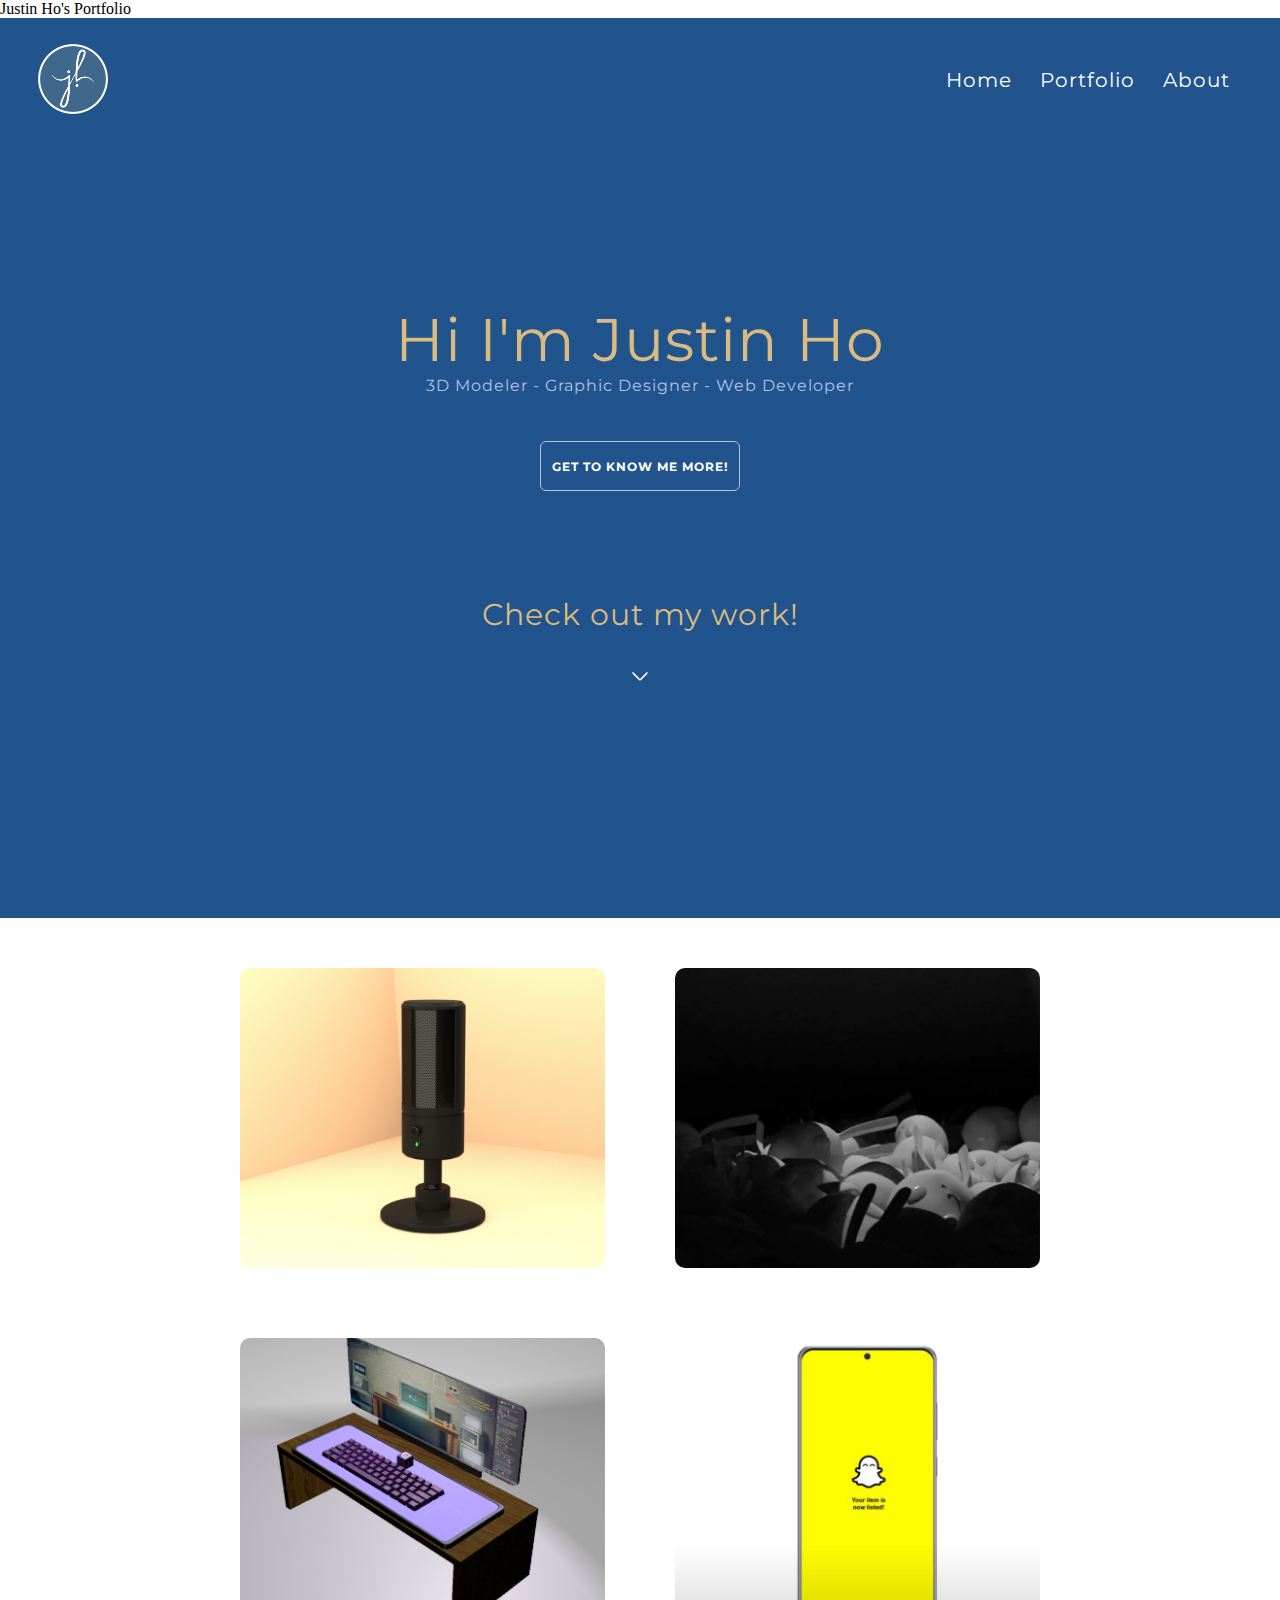
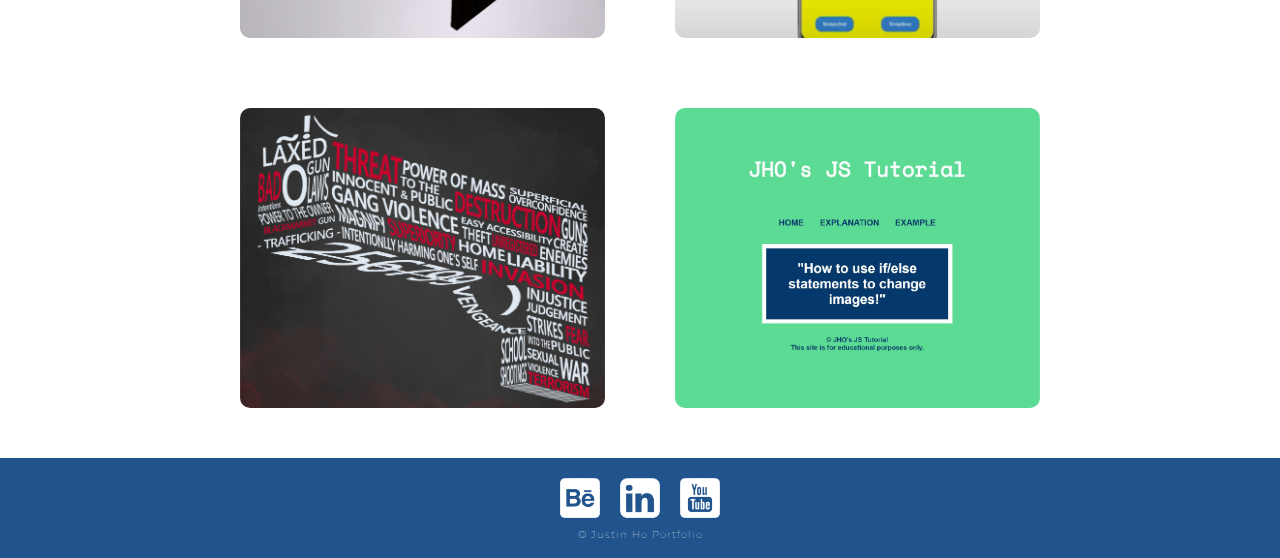
==== index.html @ ff7496e3 "second commit" ====
<!DOCTYPE html>
<html>

<head>
  <meta name="viewport" content="with=device-width, inital-scale=1.0" <title>Justin Ho's Portfolio</title>
  <link rel="stylesheet" href="portcss.css" />
  <!-- google fonts-->
  <link rel="preconnect" href="https://fonts.googleapis.com">
  <link rel="preconnect" href="https://fonts.gstatic.com" crossorigin>
  <link href="https://fonts.googleapis.com/css2?family=Montserrat:wght@200;300;400;500;700&family=Space+Mono:wght@400;700&display=swap" rel="stylesheet">

</head>
<section id="sec1">
  <nav>
    <a href="index.html" class="rotate-hover">
      <img src="images/logo.png" class="rotate-logo">
    </a>
    <div class="nav-menu">
      <ul>
        <li><a class="active" href="index.html">Home</a></li>
        <li><a class="active" href="portfolio.html">Portfolio</a></li>
        <li><a class="active" href="about.html">About</a></li>
      </ul>
    </div>
  </nav>
  <div class="center-wrap-intro-button-check">
    <div class="intro-text">
      <h1>Hi I'm Justin Ho</h1>
      <p>
        3D Modeler - Graphic Designer - Web Developer
      </p>
    </div>
    <div class="center-button">
      <a href="about.html"><button type="button" class="button-sizing-n-text"> GET TO KNOW ME MORE!</button></a>
    </div>
    <div class="pointer-text">
      <h1> Check out my work!</h1>
    </div>
    <div class="center-arrow">
      <a href="#sec-2">
        <div class="scroll-down"></div>
      </a>
    </div>
  </div>
</section>

<!---FIRST HALF OF PG 1 -------------->
<section id="sec-2">
  <div class="pg1-secondhalf-bg-color">
    <div class="image-columns">
      <div class="thumbnail">
        <img src="images/mic_sq10in.png" alt="img.jpg" />
        <a href="mic_more.html" class="overlay">
          <p class="thumbnail-title">Razer Seiren X Mic </p>
        </a>
      </div>
      <div class="thumbnail">
        <img src="images/thegoodbunnyclub10in.png" alt="img.jpg" />
        <a href="goodbunny_more.html" class="overlay">
          <p class="thumbnail-title2">TheGoodBunnyClub <br>Cinematic <br>Animation </p>
        </a>
      </div>
      <div class="thumbnail">
        <img src="images/twitchcube10in.png" alt="img.jpg" />
        <a href="twitchcube_more.html" class="overlay">
          <p class="thumbnail-title">Twitch Cube UI Demo</p>
        </a>
      </div>
      <div class="thumbnail">
        <img src="images/snapbuy10in.png" alt="img.jpg" />
        <a href="snapbuy_more.html" class="overlay">
          <p class="thumbnail-title">SnapBuy Demo</p>
        </a>
      </div>
      <div class="thumbnail">
        <img src="images/pg2.png" alt="img.jpg" />
        <a href="gun_more.html" class="overlay">
          <p class="thumbnail-title3">Proposition 63: Gun Poster</p>
        </a>
      </div>
      <div class="thumbnail">
        <img src="images/jstutorial.png" alt="img.jpg" />
        <a href="jstutorial_more.html" class="overlay">
          <p class="thumbnail-title">JHO's JS Tutorial</p>
        </a>
      </div>
    </div>
  </div>
</section>
<footer class="ftr">
  <div class="ftr-icons">
    <a href="https://www.behance.net/just_jho">
      <img src="images/be_logo.png" class="ftr-icons" />
    </a>
    <a href="https://www.linkedin.com/in/justin-ho-b92596160/">
      <img src="images/in_logo.png" class="ftr-icons" />
    </a>
    <a href="https://www.youtube.com/channel/UCqMlT0Kj06GxkKTKP1pGNFQ">
      <img src="images/yt_logo.png" class="ftr-icons" />
    </a>
  </div>
  <div class="copyright">
    <p>&copy; Justin Ho Portfolio</p>
  </div>
</footer>
</body>

</html>
---- portcss.css ----
* {
  /* "CSS reset" makes site look the same cross platform - the margins/padding */
  margin: 0;
  padding: 0;
}

html {
  scroll-behavior: smooth;
}

/* ------------------------CENTER ONLY OR WRAPPING CONTENT-------------------------*/
/* ------------------------CENTER ONLY OR WRAPPING CONTENT-------------------------*/
#sec1 {
  position: relative;
  background-color: #21548C;
  /* main background-color: #21548C; */
  scroll-behavior: smooth;
}

#sec-2 {
  scroll-behavior: smooth;
}

#sec3 {
  position: relative;
  background-color: white;
  /* main background-color: #21548C; */
  scroll-behavior: smooth;
}

.center-wrap-intro-button-check { /* will center all intro components on homepage */
  position: absolute;
  top: 50%;
  left: 50%;
  transform: translate(-50%, -50%);
  background-color: #21548C;
}

.pg1-secondhalf-bg-color { /* padding spaces between #sec2*/
  background-color: white;
  padding-top: 30px;
  padding-bottom: 30px;
  margin-top: 0px;
}

@media (max-width: 650px) { /* standby filler @media */
}

/* ------------------------CENTER ONLY OR WRAPPING CONTENT-------------------------*/
/* ------------------------CENTER ONLY OR WRAPPING CONTENT-------------------------*/

/* ------------------------HEADER-------------------------*/
/* ------------------------HEADER-------------------------*/


/* ------------------------HEADER-------------------------*/
/* ------------------------HEADER-------------------------*/
/* -----------------------------LOGO ANIMATION----------------------------------- */
/* -----------------------------LOGO ANIMATION----------------------------------- */


.rotate-hover:hover .rotate-logo { /*  spin logo 180 degrees */
  transform: rotateZ(180deg);
  transition-duration: .5s;
}

/* -----------------------------LOGO ANIMATION----------------------------------- */
/* -----------------------------LOGO ANIMATION----------------------------------- */
/*------------------------------ NAV CONTENT-----------------------------------*/
/*------------------------------ NAV CONTENT-----------------------------------*/
nav { /* control nav placement & centering*/
  display: flex;
  padding: 10px 3%;
  justify-content: space-between;
  align-items: center;
  background-color: #21548C;
}

nav img { /* reszie logo accordingly */
  width: 70px;
  padding: 0 0 0 0;
}

.nav-menu ul li {
  list-style: none;
  display: inline-block;
  padding: 40px 12px;
  position: relative;
}

.nav-menu ul li a {
  /* text related */
  color: white;
  text-decoration: none;
  font-size: 20px;
  font-family: 'Montserrat', sans-serif;
  font-weight: normal;
  letter-spacing: 1px;
}

.nav-menu ul li::after {
  content: '';
  width: 0;
  height: 1.4px;
  background: white;
  display: block;
  margin: auto;
  /* centers the line */
  transition: 0.5s;
  transition-timing-function: cubic-bezier(1, .22, .22, 1.30);
}

.nav-menu ul li:hover::after {
  width: 90%;
  color: white;
  /* too much color change keep white*/
}

@media (max-width: 650px) {
  nav {
    display: flex;
    padding: 10px 3%;
    justify-content: space-between;
    align-items: center;
    /* center of nav container */
    background-color: none;
  }

  nav img {
    /* for the logo */
    width: 70px;
    padding: 0 0 0 0;
  }

  .nav-menu ul li {
    list-style: none;
    display: inline-block;
    padding: 20px 3px 2px 0px;
    position: relative;
  }

  .nav-menu ul li a {
    /* text related */
    color: white;
    text-decoration: none;
    font-size: 16px;
    font-family: 'Montserrat', sans-serif;
    font-weight: normal;
    letter-spacing: 1px;
  }

  .nav-menu ul li::after {
    content: '';
    width: 0;
    height: 1.4px;
    background: white;
    display: block;
    margin: auto;
    /* centers the line */
    transition: 0.5s;
    transition-timing-function: cubic-bezier(1, .22, .22, 1.30);
  }

  .nav-menu ul li:hover::after {
    width: 90%;
    color: white;
    /* too much color change keep white*/
  }
}

/*------------------------------ NAV CONTENT-----------------------------------*/
/*------------------------------ NAV CONTENT-----------------------------------*/
/* ----------------------------INTRODUCTION -------------------------------*/
/* ----------------------------INTRODUCTION -------------------------------*/
h1 {
  font-family: 'Montserrat', sans-serif;
  font-weight: normal;
  letter-spacing: 1px;
  color: #d9ba82;
}

.intro-text {
  padding-top: 0px;
  width: 100%;
  background: #21548C;
  text-align: center;
}

.intro-text h1 {
  font-size: 60px;
}

.intro-text p {
  font-size: 16px;
  color: #B1C2E5;
  height: 40px;
  font-family: 'Montserrat', sans-serif;
  font-weight: normal;
  letter-spacing: 1px;
}

@media (max-width: 650px) {
  .intro-text {
    padding-top: 0px;
    width: 100%;
    background: #21548C;
  }

  .intro-text h1 {
    font-size: 35px;
  }

  .intro-text p {
    font-size: 10px;
    color: #B1C2E5;
    height: 40px;
    font-family: 'Montserrat', sans-serif;
    font-weight: normal;
    letter-spacing: 1px;
  }
}

@media (max-width: 300px) {
  .intro-text {
    padding-top: 0px;
    width: 100%;
    background: #21548C;
  }

  .intro-text h1 {
    font-size: 25px;
  }

  .intro-text p {
    font-size: 10px;
    color: #B1C2E5;
    height: 40px;
    font-family: 'Montserrat', sans-serif;
    font-weight: normal;
    letter-spacing: 1px;
  }
}

/* ----------------------------INTRODUCTION -------------------------------*/
/* ----------------------------INTRODUCTION -------------------------------*/
/* --------------------------- BUTTON "ABOUT ME"----------------------------*/
/* --------------------------- BUTTON "ABOUT ME"----------------------------*/
.center-button { /* center horizontally and vertically - spacing */
  background-color: #21548C;
  align-items: center;
  display: flex;
  justify-content: center;
  height: 100px;
}

.button-sizing-n-text {
  height: 50px;
  background-color: #21548C;
  border-radius: 6px;
  width: 200px;
  border: 1px;
  border-color: #B1C2E5;
  border-style: solid;
  /*vvvvvvvvvvvvvvvv TEXT RELATED vvvvvvvvvvvvvvv*/
  color: white;
  font-family: 'Montserrat', sans-serif;
  font-weight: bold;
  font-size: 12px;
  text-decoration: none;
  letter-spacing: 1px;
}

.button-sizing-n-text:hover {
  background-color: #396B91;
  border-radius: 6px;
  transition: 1s;
  cursor: pointer;
}

@media (max-width: 650px) {
  .center-button {
    background-color: #21548C;
    align-items: center;
    display: flex;
    justify-content: center;
    height: 50px;
  }

  .button-sizing-n-text {
    height: 35px;
    background-color: #21548C;
    border-radius: 6px;
    width: 125px;
    border: 1px;
    border-color: #B1C2E5;
    border-style: solid;
    /*vvvvvvvvvvvvvvvv TEXT RELATED vvvvvvvvvvvvvvv*/
    color: white;
    font-family: 'Montserrat', sans-serif;
    font-weight: bold;
    font-size: 8px;
    letter-spacing: 1px;
    text-decoration: none;
  }

  .button-sizing:hover {
    background-color: #396B91;
    border-radius: 6px;
    transition: 1s;
    cursor: pointer;
  }
}

@media (max-width: 300px) {
  .center-button {
    background-color: #21548C;
    align-items: center;
    display: flex;
    justify-content: center;
    height: 40px;
  }

  .button-sizing-n-text {
    height: 25px;
    background-color: #21548C;
    border-radius: 6px;
    width: 115px;
    border: 1px;
    border-color: #B1C2E5;
    border-style: solid;
    /*vvvvvvvvvvvvvvvv TEXT RELATED vvvvvvvvvvvvvvv*/
    color: white;
    font-family: 'Montserrat', sans-serif;
    font-weight: bold;
    font-size: 7px;
    letter-spacing: 1px;
    text-decoration: none;
  }

  .button-sizing:hover {
    background-color: #396B91;
    border-radius: 6px;
    transition: 1s;
    cursor: pointer;
  }
}

/* --------------------------- BUTTON "ABOUT ME"----------------------------*/
/* --------------------------- BUTTON "ABOUT ME"----------------------------*/
/*---------------------------- POINTER ARROW -------------------------------- */
/*---------------------------- POINTER ARROW -------------------------------- */
section {
  min-height: 100vh;
  width: 100%;
}

.pointer-text h1 {
  font-size: 30px;
}

.pointer-text {
  padding-top: 80px;
  display: flex;
  justify-content: center;
  align-items: center;
}

.center-arrow {
  display: flex;
  justify-content: center;
  align-items: center;
  text-align: center;
}

.scroll-down {
  content: "";
  left: 50%;
  border: 2px solid white;
  height: 10px;
  width: 10px;
  margin-top: 40px;
  transform: translate(-50%, -50%) rotate(45deg);
  border-top: transparent;
  border-left: transparent;
  border-radius: 2px;
  display: inline-block;
  vertical-align: middle;
  position: absolute;
  cursor: pointer;
}

@media (max-width: 650px) {
  .pointer-text h1 {
    font-size: 20px;
  }

  .pointer-text {
    padding-top: 20px;
    display: flex;
    align-items: center;
    text-align: center;
    }
}

@media (max-width: 300px) {
  .pointer-text h1 {
    font-size: 13px;
  }

  .pointer-text {
    padding-top: 0px;
    display: flex;
    align-items: center;
    text-align: center;
  }
}

/*---------------------------- POINTER ARROW -------------------------------- */
/*---------------------------- POINTER ARROW -------------------------------- */
/*--------------------------- IMAGE DISPLAY -------------------------------------*/
/*--------------------------- IMAGE DISPLAY -------------------------------------*/
.image-columns { /* keep in contained in 2 rows max width */
  max-width: 800px;
  margin: 0 auto;
  padding: 20px 20px 20px 20px;
  display: grid;
  grid-template-columns: repeat(2, 1fr);
  grid-auto-rows: 300px;
  grid-gap: 70px;
  background-color: white;
  /* ------------------------------------------------- */
}

.thumbnail img {
  width: 100%;
  height: 100%;
  object-fit: cover;
  /* border: 0px solid #21548C; toggle off*/
  border-style: none;
  border-radius: 10px;
}

.thumbnail {
  position: relative;
}

.thumbnail-title {
  font-family: 'Montserrat', sans-serif;
  letter-spacing: 1px;
  font-weight: 700;
  letter-spacing: 1px;
  font-size: 43px;
}

.thumbnail-title2 {
  font-family: 'Montserrat', sans-serif;
  letter-spacing: 1px;
  font-weight: 700;
  letter-spacing: 1px;
  font-size: 21px;
}

.thumbnail-title3 {
  font-family: 'Montserrat', sans-serif;
  letter-spacing: 1px;
  font-weight: 700;
  letter-spacing: 1px;
  font-size: 38px;
}

.overlay {
  position: absolute; /* keeps items stacked */
  padding: 10px 0px 0px 10px;
  background-color: white;
  color: #21548C;
  text-decoration: none;
  opacity: 0; /* keep invisible until hover */
  top: 0; /* position is 0 from the top */
  display: grid;
  grid-template-columns: repeat(2, 1fr);
  grid-auto-rows: 290px;
  border-radius: 10px;
}

.thumbnail:hover .overlay {
  transition: 1.5s ease; /* hover indicator duration */
  opacity: 80%;
}

@media (max-width: 650px) { /* for tablet and phone screen */
  .image-columns {
    grid-template-columns: repeat(auto-fit, minmax(150px, 1fr));
    grid-auto-rows: 150px;
  }

  .thumbnail img {
    width: 100%;
    height: 100%;
    object-fit: cover;
    /* border: 0px solid #21548C; toggle off*/
    border-style: "";
    border-radius: 10px;
  }

  .thumbnail {
    position: relative;
  }

  .thumbnail-title {
    font-family: 'Montserrat', sans-serif;
    font-weight: 700;
    letter-spacing: 1px;
    font-size: 28px;
    line-height: 25px;
  }

  .thumbnail-title2 {
    font-family: 'Montserrat', sans-serif;
    font-weight: 700;
    letter-spacing: 1px;
    font-size: 12px;
  }

  .thumbnail-title3 {
    font-family: 'Montserrat', sans-serif;
    font-weight: 700;
    letter-spacing: 1px;
    font-size: 20px;
  }

  .overlay {
    position: absolute;
    padding: 10px 0px 0px 10px;
    background-color: white;
    color: #21548C;
    text-decoration: none;
    opacity: 0;
    top: 0;
    display: grid;
    grid-template-columns: repeat(2, 1fr);
    grid-auto-rows: 140px;
    border-radius: 10px;
  }

  .thumbnail:hover .overlay {
    transition: 1.5s ease;
    opacity: 80%;
  }
}

/*--------------------------- IMAGE DISPLAY -------------------------------------*/
/*--------------------------- IMAGE DISPLAY -------------------------------------*/
/*--------------------------- FOOTER -------------------------------------*/
/*--------------------------- FOOTER -------------------------------------*/
.ftr {
  width: 100%;
  height: 100px;
  background-color: #21548C;
  grid-template-columns: repeat(2, 1fr);
}

.ftr-icons {
  bottom: 0;
  position: relative;
  max-width: 150px;
  /* keep in contained in 2 rows max width */
  margin: 0 auto;
  width: 40px;
  justify-content: center;
  display: grid;
  grid-template-columns: repeat(4, 1fr);
  padding: 10px 10px 0px 10px;
}

.copyright p {
  font-size: 10px;
  font-family: 'Montserrat', sans-serif;
  font-weight: 100;
  letter-spacing: 1px;
  color: white;
  background-color: #21548C;
  padding: 10px 30px 0 30px;
  text-align: center;
}

/*--------------------------- FOOTER -------------------------------------*/
/*--------------------------- FOOTER -------------------------------------*/
/*--------------------------- ABOUT PAGE -------------------------------------*/
/*--------------------------- ABOUT PAGE -------------------------------------*/
.about-bg-color {
  background-color: #21548C;
}

.me-img {
  width: 100%;
  height: 100%;
  object-fit: cover;
  /* border: 0px solid #21548C; toggle off*/
  border: 5px solid white;
  border-radius: 200px;
}

.middle-content {
  height: 500px;
  width: 100%;
  max-width: 800px;
  /* keep in contained in 2 rows max width */
  margin: 0 auto;
  background-color: white;
  /* ------------------------------------------------- */
}

.about-left-img {
  float: left;
  width: 40%;
  border: 3px solid white;
}

.about-right-text {
  float: right;
  width: 60%;
  border: 3px solid green;
}

.about-right-text:after {
  content: "";
  display: table;
  clear: both;
}

.left-column {
  text-align: left;
  padding: 15px 150px 20px 40px;
  height: 410px;
}

.right-column {
  background-color: WHITE;
  height: 410px;
}

.middle-container {
  justify-content: center;
  padding-top: 40px;
}

/*--------------------------- ABOUT PAGE -------------------------------------*/
/*--------------------------- ABOUT PAGE -------------------------------------*/
.column {
  box-sizing: border-box;
  display: table-cell;
}

.about-right {
  max-width: 600px;
  background-color: #21548C;
  text-align: left;
  padding: 15px 15px 20px 40px;
  height: 100%;
}

.about-left {
  max-width: 300px;
  background-color: #21548C;
  height: 100%;
}

.about-description {
  font-size: 13px;
  color: white;
  font-family: 'Montserrat', sans-serif;
  font-weight: normal;
  padding-left: 3px;
  line-height: 25px;


}

.middle-container {
  background-color: #21548C;
  display: flex;
  justify-content: center;
  align-items: center;
}

.leftimg-resize {
  max-width: 100%;
  border-radius: 100px;
}

.about-title {
  font-size: 35px;
  padding-bottom: 5px;
}

.box-sd {
  width: 300px;
  height: 100px;
  background-color: #21548C;
  position: relative;
  display: flex;
  margin-left: 40px;
  margin-top: 30px;
}

.slash-design {
  left: 50%;
  border: 2px solid white;
  height: 350px;
  border-top: transparent;
  border-right: transparent;
  border-left: transparent;
  width: 80px;
  margin-top: 13px;
  margin-right: px;
  transform: translate(-50%, -50%) rotate(78deg);
  border-radius: 2px;
  display: inline-block;
  vertical-align: middle;
  position: relative;
  position: relative;
}

.slash-text {
  position: absolute;
  margin-left: 20px;
  margin-top: 14px;
  width: 280px;
  height: 100px;
  font-size: 13px;
  font-family: 'Montserrat', sans-serif;
  font-weight: normal;
  line-height: 25px;
  color: white;
}

.center-skills-bar {
  display: flex;
  justify-content: center;
  align-items: center;
}

@media (max-width: 920px) {
  .slash-design {
    border: transparent;
    visibility: hidden;
  }

  .slash-text {
    position: absolute;
    margin-top: 14px;
    width: 150px;
    height: 100px;
    font-size: 10px;
    font-family: 'Montserrat', sans-serif;
    font-weight: normal;
    line-height: 22px;
    color: white;
  }

  .box-sd {
    width: 400px;
    height: 100px;
    background-color: #21548C;
    position: relative;
    display: flex;
    margin-left: 40px;
    margin-right: 40px;
    margin-top: 30px;
  }

  .about-right {
    max-width: 600px;
    background-color: #21548C;
    text-align: left;
    padding: 15px 15px 20px 40px;
    height: 100%;
  }

  .about-left {
    max-width: 200px;
    background-color: #21548C;
    height: 100%;
  }

  .about-description {
    font-size: 12px;
    color: white;
    font-family: 'Montserrat', sans-serif;
    font-weight: normal;
    padding-left: 3px;
    line-height: 22px;
  }

  .about-right {
    max-width: 600px;
    background-color: #21548C;
    text-align: left;
    padding: 15px 15px 20px 40px;
    height: 100%;
  }

  .about-left {
    max-width: 0px;
    background-color: #21548C;
    height: 0;
  }
}

@media (max-width: 300px) {
  .slash-design {
    border: transparent;
    visibility: hidden;
  }

  .slash-text {
    position: absolute;
    margin-top: 14px;
    width: 100px;
    height: 100px;
    font-size: 10px;
    font-family: 'Montserrat', sans-serif;
    font-weight: normal;
    line-height: 22px;
    color: white;
  }

  .box-sd {
    width: 350px;
    height: 100px;
    background-color: blue;
    position: relative;
    display: flex;
    margin-left: 0px;
    margin-top: 30px;
  }

  .about-right {
    max-width: 200px;
    background-color: #21548C;
    text-align: left;
    padding: 15px 15px 20px 40px;
    height: 100%;
  }

  .about-left {
    max-width: 0px;
    background-color: #21548C;
    height: 0;
  }

  .about-description {
    font-size: 12px;
    color: white;
    font-family: 'Montserrat', sans-serif;
    font-weight: normal;
    padding-left: 3px;
    line-height: 22px;
  }
}

/* ---------------------- PROJECT CASE STUDY---------------*/
/* ---------------------- PROJECT CASE STUDY---------------*/
/* ---------------------- PROJECT CASE STUDY---------------*/
.case-study {
  margin: 65px;
}

.image1 {
  margin-top: 30px;
  width: 700px;
  display: block;
  display: block;
  margin-left: auto;
  margin-right: auto;
}

.image2 {
  margin-top: 30px;
  width: 400px;
  display: block;
  display: block;
  margin-left: auto;
  margin-right: auto;
}

.image3 {
  margin-top: 30px;
  width: 520px;
  display: block;
  display: block;
  margin-left: auto;
  margin-right: auto;
}

.title-case-study {
  width: 700px;
  display: block;
  display: block;
  margin-left: auto;
  margin-right: auto;
  margin-bottom: 0px;
}

.desc {
  margin-top: 30px;
  width: 700px;
  display: block;
  display: block;
  margin-left: auto;
  margin-right: auto;
  font-family: 'Montserrat', sans-serif;
  font-weight: normal;
  letter-spacing: 1px;
  font-size: 13px;
  line-height: 25px;
}

/*------------RESUME------------ */
/*------------RESUME------------ */
.resume-download {
  margin-top: 40px;
  display: ;
  margin-left: auto;
  margin-right: auto;
  font-family: 'Montserrat', sans-serif;
  font-weight: normal;
  letter-spacing: 1px;
  font-size: 16px;
  font-weight: bold;
  letter-spacing: 1px;
  text-decoration: none;
  width: 100px;
  height: 35px;
  border-radius: 6px;
  background-color: #21548C;
  color: white;
  display:block;
  vertical-align: middle;
}

.resume-download:hover {
  border-style: "";
  background-color: #B1C2E5;
}

.resume-font {}

/*------------RESUME------------ */
/*------------RESUME------------ */
.center-contact-info{
  display:block;
  vertical-align: middle;
  background-color:#21548C;
  top: 50%;
  left: 50%;
  padding-top: 0px;
margin-top: 40px;
text-align: center;
}

.about-description {
  font-size: 13px;
  color: white;
  font-family: 'Montserrat', sans-serif;
  font-weight: normal;
  padding-left: 3px;
  line-height: 25px;


}
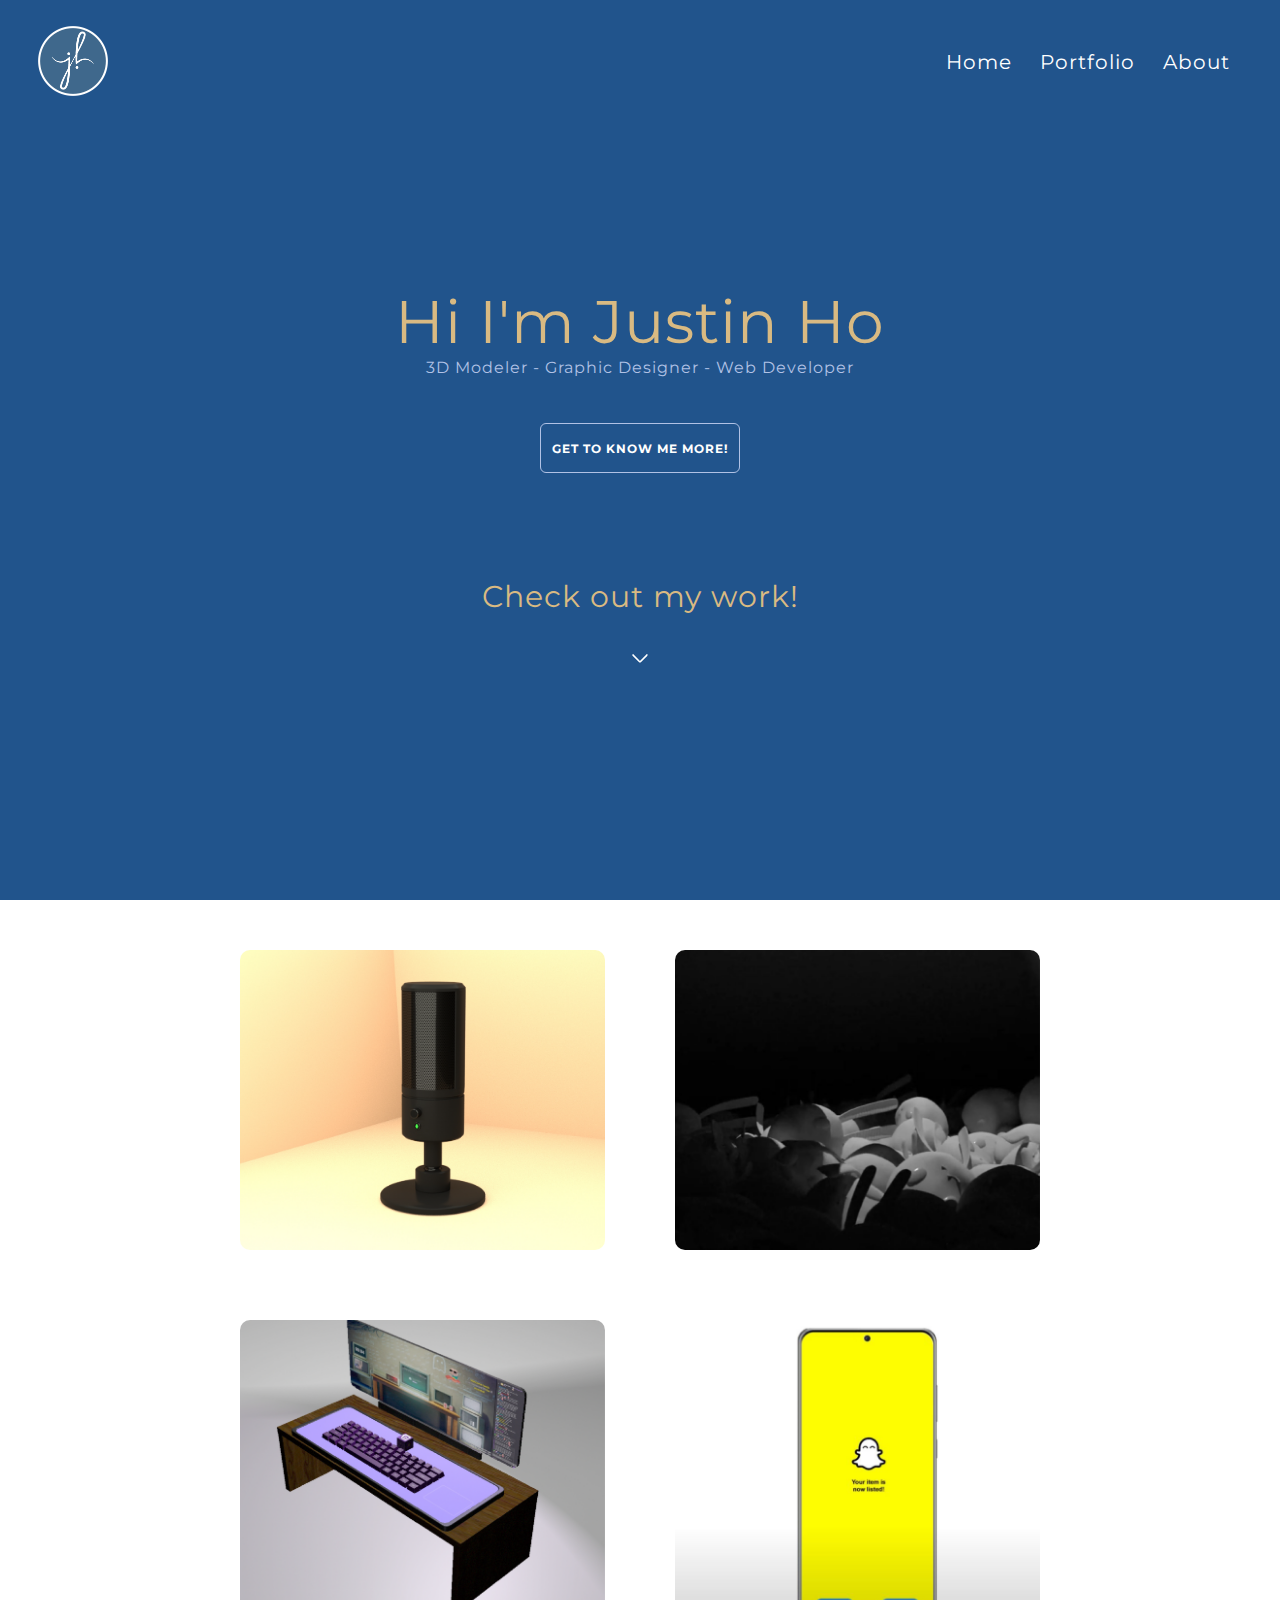
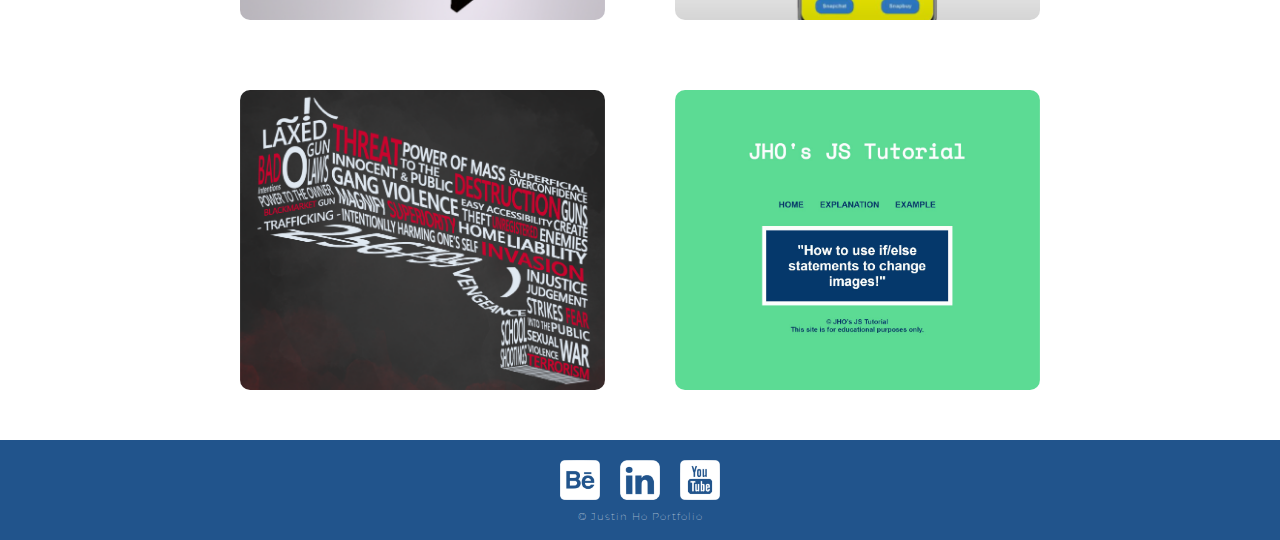
==== commit c83a86fb: "Update index.html" ====
--- a/index.html
+++ b/index.html
@@ -2,7 +2,7 @@
 <html>
 
 <head>
-  <meta name="viewport" content="with=device-width, inital-scale=1.0" <title>Justin Ho's Portfolio</title>
+  <meta name="viewport" content="with=device-width, inital-scale=1.0">
   <link rel="stylesheet" href="portcss.css" />
   <!-- google fonts-->
   <link rel="preconnect" href="https://fonts.googleapis.com">
